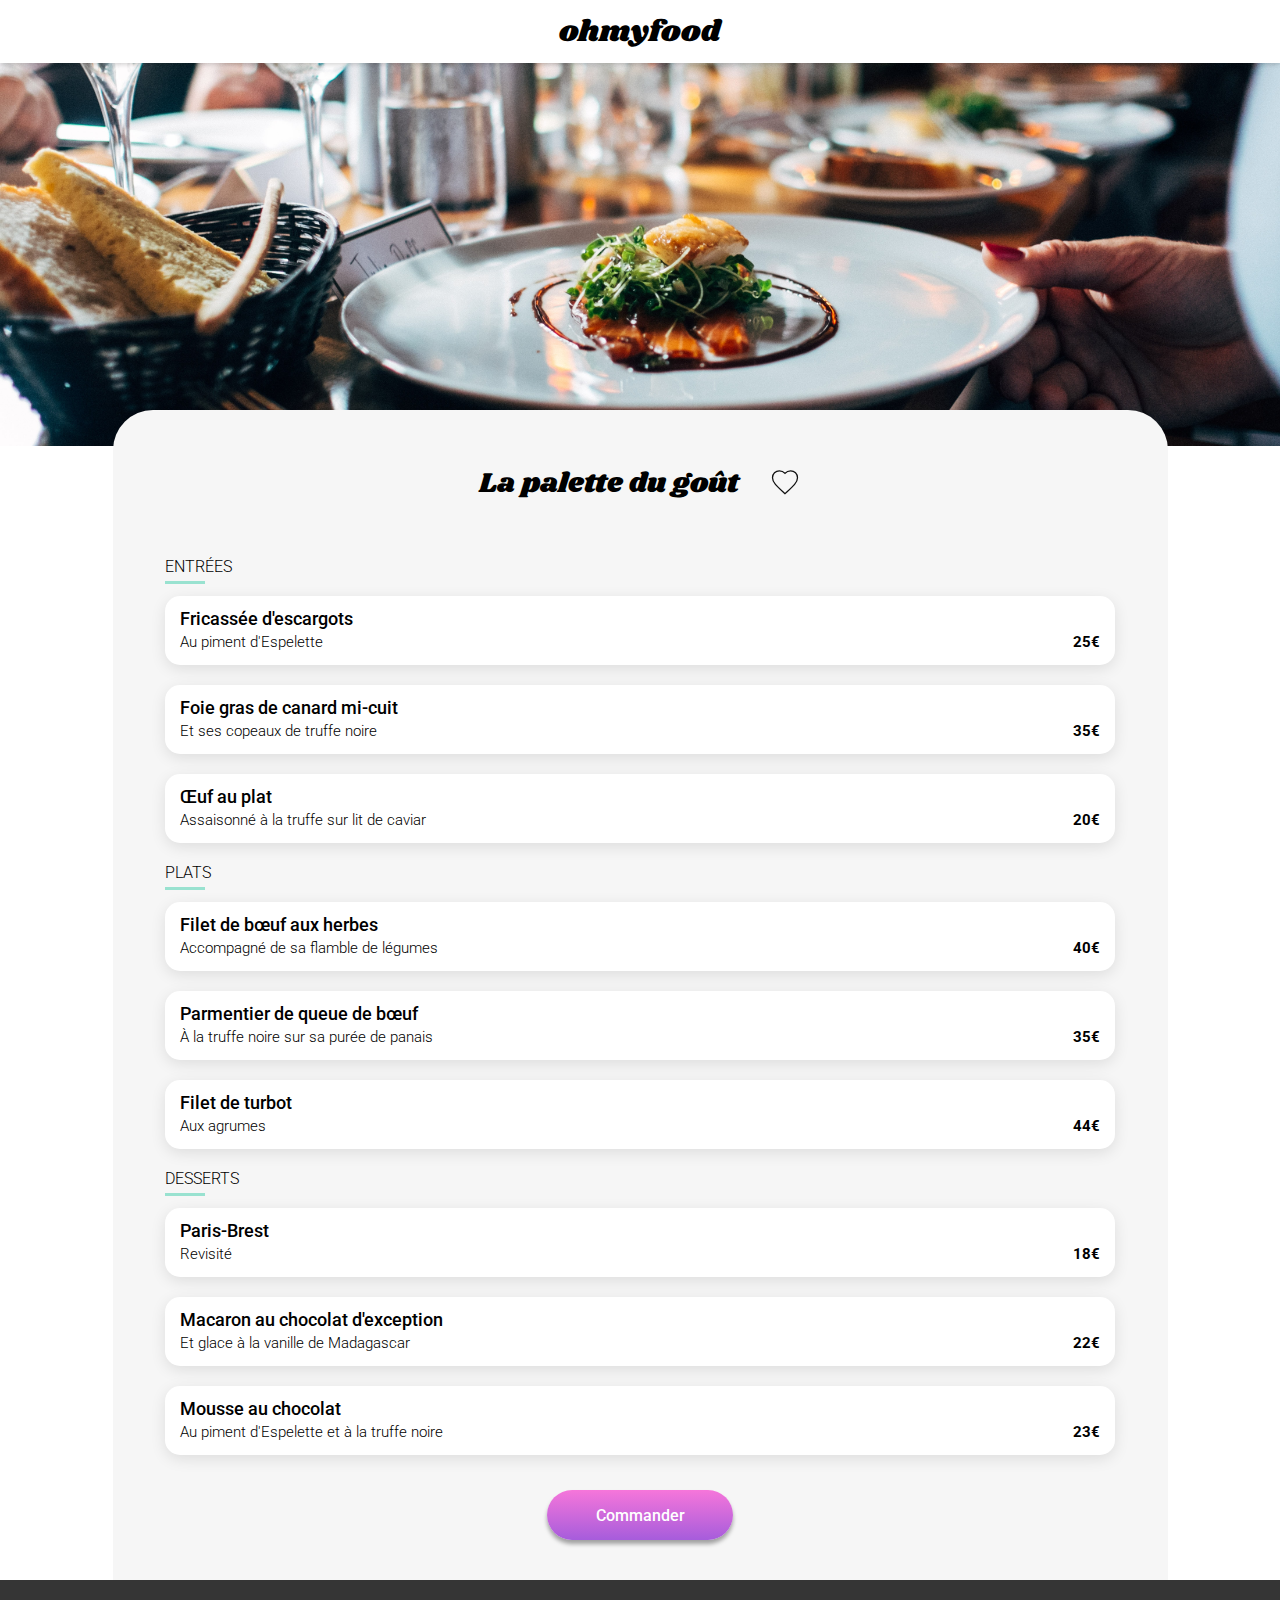
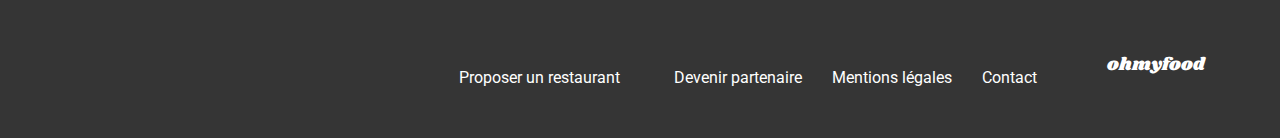
==== restaurants/la-palette-du-gout.html @ 6331237c "add responsive to menus" ====
<!DOCTYPE html>
<html lang="fr">

<head>
    <meta charset="UTF-8">
    <meta name="viewport" content="width=device-width, initial-scale=1.0">
    <title>Ohmyfood</title>
    <link rel="preconnect" href="https://fonts.googleapis.com">
    <link rel="preconnect" href="https://fonts.gstatic.com" crossorigin>
    <link href="https://fonts.googleapis.com/css2?family=Shrikhand:ital,wght@0,100;0,300;0,400;0,500;0,700;0,900;1,100;1,300;1,400;1,500;1,700;1,900&display=swap" rel="stylesheet">
    <link href="https://fonts.googleapis.com/css2?family=Roboto:ital,wght@0,100;0,300;0,400;0,500;0,700;0,900;1,100;1,300;1,400;1,500;1,700;1,900&display=swap" rel="stylesheet">
    <link rel="stylesheet" href="https://cdnjs.cloudflare.com/ajax/libs/font-awesome/6.2.1/css/all.min.css"
    integrity="sha512-MV7K8+y+gLIBoVD59lQIYicR65iaqukzvf/nwasF0nqhPay5w/9lJmVM2hMDcnK1OnMGCdVK+iQrJ7lzPJQd1w=="
    crossorigin="anonymous" referrerpolicy="no-referrer">
    <link rel="stylesheet" href="../assets/css/styles.css">    
</head>

<body>

    <header class="header">
        <a href="../index.html"><i class="fa-solid fa-arrow-left header__back-icon"></i></a>
        <div class="header__logo-container">
            <span class="header__logo-text">ohmyfood</span>
        </div>
    </header>

    <main class="main">

        <img class="restaurants__card__image--noradius menu-image" src="../assets/images/jay-wennington-N_Y88TWmGwA-unsplash.jpg" alt="Image de la table d'un restaurant avec des plats">

        <section class="menu">

            <div class="menu__headline">

                <h1 class="restaurant-name">La palette du goût</h1>

                <div class="checkbox-container">
                    <label class="heart-checkbox">
                        <input type="checkbox"/>
                        <svg class="heart-icon" viewBox="0 0 24 24" fill ="#gradient"xmlns="http://www.w3.org/2000/svg">
                            <defs>
                                <linearGradient id="gradient" x1="0%" y1="0%" x2="0%" y2="100%">
                                    <stop offset="-11.44%" stop-color="#9356DC" /> <!-- Couleur de début en haut -->
                                    <stop offset="123.93%" stop-color="#FF79DA" /> <!-- Couleur de fin en bas -->
                                  </linearGradient>
                            </defs>
                            <path d="M12 21.35l-1.45-1.32C5.4 15.36 2 12.28 2 8.5 2 5.42 4.42 3 7.5 3c1.74 0 3.41.81 4.5 2.09C13.09 3.81 14.76 3 16.5 3 19.58 3 22 5.42 22 8.5c0 3.78-3.4 6.86-8.55 11.54L12 21.35z"/>
                        </svg>
                    </label>    
                </div>
            </div>


            <div class="menu__items">

                <section class="menu__category">

                    <h2 class="menu__category-title">Entrées</h2>
                    <div class="menu__category-title__underline"></div>

                    <article class="menu__item">
                        <span class="menu__item__name">Fricassée d'escargots</span>
                        <div class="menu__item__details">
                            <span class="menu__item__description">Au piment d'Espelette</span>
                            <span class="menu__item__price">25€</span>
                        </div>
                    </article>

                    <article class="menu__item">
                        <span class="menu__item__name">Foie gras de canard mi-cuit</span>
                        <div class="menu__item__details">
                            <span class="menu__item__description">Et ses copeaux de truffe noire</span>
                            <span class="menu__item__price">35€</span>
                        </div>
                    </article>

                    <article class="menu__item">
                        <span class="menu__item__name">Œuf au plat</span>
                        <div class="menu__item__details">
                            <span class="menu__item__description">Assaisonné à la truffe sur lit de caviar</span>
                            <span class="menu__item__price">20€</span>
                        </div>
                    </article>

                </section>

                <section class="menu__category">

                    <h2 class="menu__category-title">Plats</h2>
                    <div class="menu__category-title__underline"></div>

                    <article class="menu__item">
                        <span class="menu__item__name">Filet de bœuf aux herbes</span>
                        <div class="menu__item__details">
                            <span class="menu__item__description">Accompagné de sa flamble de légumes</span>
                            <span class="menu__item__price">40€</span>
                        </div>
                    </article>

                    <article class="menu__item">
                        <span class="menu__item__name">Parmentier de queue de bœuf</span>
                        <div class="menu__item__details">
                            <span class="menu__item__description">À la truffe noire sur sa purée de panais</span>
                            <span class="menu__item__price">35€</span>
                        </div>
                    </article>

                    <article class="menu__item">
                        <span class="menu__item__name">Filet de turbot</span>
                        <div class="menu__item__details">
                            <span class="menu__item__description">Aux agrumes</span>
                            <span class="menu__item__price">44€</span>
                        </div>
                    </article>

                </section>

                <section class="menu__category">

                    <h2 class="menu__category-title">Desserts</h2>
                    <div class="menu__category-title__underline"></div>

                    <article class="menu__item">
                        <span class="menu__item__name">Paris-Brest</span>
                        <div class="menu__item__details">
                            <span class="menu__item__description">Revisité</span>
                            <span class="menu__item__price">18€</span>
                        </div>
                    </article>

                    <article class="menu__item">
                        <span class="menu__item__name">Macaron au chocolat d'exception</span>
                        <div class="menu__item__details">
                            <span class="menu__item__description">Et glace à la vanille de Madagascar</span>
                            <span class="menu__item__price">22€</span>
                        </div>
                    </article>

                    <article class="menu__item">
                        <span class="menu__item__name">Mousse au chocolat</span>
                        <div class="menu__item__details">
                            <span class="menu__item__description">Au piment d'Espelette et à la truffe noire</span>
                            <span class="menu__item__price">23€</span>
                        </div>
                    </article>

                </section>
            </div>

           <div class="menu__order">
                <a href="#">
                    <button class="button menu__order__button">Commander</button>
                </a>
           </div>

        </section>



    </main>

    <footer class="footer">

        <span class="footer__logo">ohmyfood</span>

        <ul class="footer__list">

            <li class="footer__item">
                <a href="#" class="footer__link">
                    <i class="footer__icon fa-solid fa-utensils"></i>
                    <span class="footer__text">Proposer un restaurant</span>
                </a>
            </li>

            <li class="footer__item">
                <a href="#" class="footer__link">
                    <i class="footer__icon fa-solid fa-handshake-angle"></i>
                    <span class="footer__text">Devenir partenaire</span>
                </a>
            </li>

            <li class="footer__item">
                <a href="#" class="footer__link">
                <span class="footer__text">Mentions légales</span>
                </a>

            </li>
            <li class="footer__item">
                <a href="#" class="footer__link">
                    <span class="footer__text">Contact</span>
                </a>
            </li>

        </ul>
        
    </footer>

</body>

</html>
---- assets/css/styles.css ----
@charset "UTF-8";
/****** Variables ***********/
:root {
  --main-first-color: #9356DC;
  --main-second-color: #FF79DA;
  --main-third-color: #99E2D0;
}

/****** heart checkbox ***********/
.heart-checkbox {
  display: inline-block;
  position: relative;
  width: 32px;
  height: 30px;
  cursor: pointer;
}

.heart-checkbox input[type=checkbox] {
  opacity: 0;
  position: absolute;
  top: 0;
  left: 0;
  width: 100%;
  height: 100%;
  cursor: pointer;
}

.heart-icon {
  width: 100%;
  height: 100%;
  fill: transparent;
  stroke: #101010;
}

/* Style pour le cœur coché */
.heart-checkbox input[type=checkbox]:checked + .heart-icon {
  fill: url(#gradient);
  stroke: none;
}

/****** General ***********/
body {
  box-sizing: border-box;
  margin: 0;
  min-width: 320px;
}

.main {
  font-family: "Roboto";
}

a {
  text-decoration: none;
  color: inherit;
}

/****** buttons ***********/
.button {
  background: linear-gradient(var(--main-second-color) -11.44%, var(--main-first-color) 123.93%);
  box-shadow: 0px 4px 4px 0px rgba(0, 0, 0, 0.3490196078);
  height: 50px;
  border-radius: 25px;
  border: none;
  font-family: "Roboto", sans-serif;
  font-weight: 500;
  font-style: normal;
  color: white;
  font-size: 16px;
  padding: 0 20px;
  margin: auto;
  transition: transform 0.5s ease-in-out, box-shadow 0.5s ease-in-out, background-color 0.5s ease-in-out, opacity 0.5s ease-in-out;
}
.button:hover {
  background-color: linear-gradient(193.33deg, var(--main-second-color) -11.44%, var(--main-first-color) 123.93%), linear-gradient(0deg, rgba(255, 255, 255, 0.15), rgba(255, 255, 255, 0.15));
  box-shadow: 0px 4px 15px 0px rgba(0, 0, 0, 0.3490196078);
  opacity: 0.9;
  transform: translateY(-2px);
}

/****** Loader ***********/
.loader-wrapper {
  position: fixed;
  top: 0;
  left: 0;
  width: 100%;
  height: 100%;
  background-color: white;
  display: flex;
  justify-content: center;
  align-items: center;
  z-index: 9999;
  animation: fadeOut 2.5s forwards;
}
.loader-wrapper .loader {
  border: 16px solid #f3f3f3;
  border-radius: 50%;
  border-top: 16px solid var(--main-first-color);
  width: 120px;
  height: 120px;
  animation: spin 2s linear infinite;
}

@keyframes spin {
  0% {
    transform: rotate(0deg);
  }
  100% {
    transform: rotate(360deg);
  }
}
@keyframes fadeOut {
  0% {
    opacity: 1;
    visibility: visible;
  }
  50% {
    opacity: 0.99;
    visibility: visible;
  }
  90% {
    opacity: 0.85;
    visibility: visible;
  }
  100% {
    opacity: 0;
    visibility: hidden;
  }
}
/****** Restaurants menu ***********/
.menu-image {
  max-height: 383px;
  object-fit: cover;
  width: 100%;
}

.menu {
  background-color: #F6F6F6;
  border-top-left-radius: 40px;
  border-top-right-radius: 40px;
  position: relative;
  top: -40px;
  justify-content: center;
  max-width: 1055px;
  margin-left: auto;
  margin-right: auto;
}
.menu__headline {
  display: flex;
  justify-content: space-between;
  padding: 0 20px 0 20px;
  align-items: center;
}
.menu__headline .restaurant-name {
  font-family: "Shrikhand", serif;
  font-size: 28px;
  font-weight: 400;
  margin-top: 23px;
  margin-bottom: 23px;
}
.menu__category-title {
  text-transform: uppercase;
  font-family: Roboto;
  font-size: 16px;
  font-weight: 300;
  padding-bottom: 5px;
  width: 90%;
  margin: auto;
}
.menu__category-title__underline {
  width: 40px;
  height: 3px;
  margin-left: 5%;
  background-color: var(--main-third-color);
  margin-bottom: 12px;
}
.menu__item {
  width: 90%;
  box-shadow: 0px 4px 15px 0px rgba(0, 0, 0, 0.1);
  border-radius: 15px;
  background-color: #FFFFFF;
  height: 69px;
  display: flex;
  margin: auto;
  margin-bottom: 20px;
  flex-direction: column;
  padding: 12px 15px 10px 15px;
  box-sizing: border-box;
}
.menu__item__name {
  font-size: 18px;
  font-weight: 500;
  line-height: 21.09px;
  text-align: left;
}
.menu__item__details {
  display: flex;
  justify-content: space-between;
  padding-top: 4px;
  font-size: 15px;
}
.menu__item__details .menu__item__description {
  font-weight: 300;
}
.menu__item__details .menu__item__price {
  font-weight: 700;
}
.menu__order {
  display: flex;
  justify-content: center;
}
.menu__order__button {
  width: 186px;
  margin-top: 15px;
  margin-bottom: 40px;
}

/****** Header ***********/
.header {
  height: 63px;
  position: relative;
  font-family: "Shrikhand", serif;
  font-size: 30px;
  font-weight: 400;
  z-index: 1;
  display: flex;
  align-items: center;
  box-shadow: 0px 2px 4px 0px rgba(0, 0, 0, 0.1490196078);
}
.header__logo-container {
  position: absolute;
  top: 50%;
  left: 50%;
  transform: translate(-50%, -50%);
}
.header__back-icon {
  padding-left: 23px;
  padding-bottom: 15px;
  font-size: 16px;
}

/****** Location ***********/
.location {
  display: flex;
  justify-content: center;
  align-items: center;
  background-color: #EAEAEA;
  box-shadow: 0px 4px 4px 0px rgba(0, 0, 0, 0.2509803922);
  height: 50px;
  gap: 17px;
  z-index: 2;
  margin-bottom: 7px;
}
.location__icon {
  color: inherit;
}
.location__text {
  color: inherit;
}

/****** Info ***********/
.info {
  background-color: #F6F6F6;
  margin-bottom: 30px;
  display: flex;
  flex-direction: column;
  align-items: center;
  padding: 0 25px 35px;
  text-align: center;
}
.info__group {
  display: flex;
  flex-direction: column;
  align-items: center;
}
.info__title {
  font-size: 24px;
  margin-top: 30px;
  line-height: 28px;
  font-weight: 700;
}
.info__description {
  margin-top: 0;
  font-size: inherit;
  font-weight: 300;
}
.info__link {
  text-decoration: none;
  margin-top: 15px;
  margin-bottom: 15px;
}

/****** Fonctionnement ***********/
.fonctionnement {
  display: flex;
  flex-direction: column;
}
.fonctionnement__title {
  margin-left: 25px;
  font-size: 24px;
  font-weight: 700;
  padding-bottom: 10px;
}
.fonctionnement__step {
  width: 84%;
  border-radius: 20px;
  height: 72px;
  display: flex;
  align-items: center;
  background-color: #F6F6F6;
  box-shadow: 0px 4px 15px 0px rgba(0, 0, 0, 0.15);
  position: relative;
  margin-bottom: 30px;
  margin-left: 8%;
  margin-right: 8%;
}
.fonctionnement__ellipse {
  width: 24px;
  height: 24px;
  border-radius: 50%;
  background-color: var(--main-first-color);
  color: white;
  position: absolute;
  left: -15px;
  display: flex;
  align-items: center;
  justify-content: center;
}
.fonctionnement__step-number {
  line-height: 24px;
  font-size: 14px;
}
.fonctionnement__icon {
  padding-left: 30px;
  padding-right: 15px;
  color: #7E7E7E;
}
.fonctionnement__text {
  font-size: 16px;
  font-weight: 500;
}

/****** Restaurants ***********/
.restaurants {
  display: flex;
  flex-direction: column;
  background-color: #F6F6F6;
  gap: 18px;
  padding-top: 50px;
  padding-bottom: 60px;
}
.restaurants__title {
  margin-left: 25px;
  font-size: 24px;
  font-weight: 700;
  margin-top: 0;
  margin-bottom: 0;
}
.restaurants__card {
  width: 90%;
  height: 251px;
  background-color: white;
  display: flex;
  flex-direction: column;
  margin: 0 auto 30px auto;
  border-radius: 25px;
}
.restaurants__card__image {
  width: 100%;
  height: 70%;
  object-fit: cover;
  border-top-left-radius: 25px;
  border-top-right-radius: 25px;
}
.restaurants__card__image--noradius {
  border-top-left-radius: 0;
  border-top-right-radius: 0;
}
.restaurants__card__content {
  display: flex;
  justify-content: space-between;
  align-items: center;
  padding-left: 15px;
  padding-right: 25px;
}
.restaurants__card__title {
  margin-top: 10px;
  margin-bottom: 0;
}
.restaurants__card__location {
  margin-top: 8px;
}

/****** Footer ***********/
.footer {
  background-color: #353535;
  color: white;
  padding: 22px 25px;
  margin-top: -40px;
}
.footer__logo {
  font-family: "Shrikhand", serif;
  font-size: 18px;
  font-weight: 400;
}
.footer__list {
  list-style-type: none;
  padding-left: 0;
  font-family: "Roboto";
  margin-bottom: 0;
}
.footer__list .footer__item {
  padding-bottom: 7px;
}
.footer__list .footer__item .footer__link {
  text-decoration: none;
  color: inherit;
  display: flex;
  align-items: center;
}
.footer__list .footer__item .footer__link .footer__icon {
  width: 14px;
  margin-right: 10px;
  font-size: 14px;
}
.footer__list .footer__item .footer__link .footer__text {
  color: inherit;
}

/****** Media queries ***********/
/* Medium devices (tablets, upper/equal than 768px) */
@media (min-width: 768px) {
  br {
    display: none;
  }
  .menu__headline {
    display: flex;
    justify-content: center;
    padding-top: 30px;
    padding-bottom: 30px;
  }
  .heart-checkbox {
    margin-left: 30px;
  }
}
/* Large devices (desktops, upper/equal than 1024px) */
@media (min-width: 1024px) {
  .section__title {
    width: 90%;
    max-width: 1300px;
    margin: 0px auto 20px auto;
  }
  footer {
    height: 114px;
    display: flex;
    flex-direction: row-reverse;
    justify-content: flex-start;
  }
  footer span.footer__logo {
    padding-top: 50px;
    padding-right: 50px;
    display: flex;
  }
  footer ul.footer__list {
    padding-top: 50px;
    padding-left: 20px;
    display: flex;
    flex-direction: row;
    margin-right: 40px;
  }
  footer li.footer__item {
    margin-right: 30px;
  }
  .fonctionnement__steps {
    display: flex;
    flex-direction: row;
    margin-left: 5%;
    margin-right: 5%;
    max-width: 1300px;
  }
  .fonctionnement__step {
    margin-left: 2%;
    margin-right: 2%;
  }
  .restaurants__title {
    margin-bottom: 30px;
  }
  .restaurants__cards {
    display: grid;
    grid-template-columns: repeat(2, 1fr);
    width: 90%;
    max-width: 1300px;
    margin: 0 auto;
  }
  .restaurants__card {
    margin-bottom: 40px;
    max-width: 700px;
  }
}
/* Extra Large devices (desktops, upper/equal than 1440px) */
@media (min-width: 1440px) {
  .fonctionnement__steps {
    width: 90%;
    margin: 0 auto;
  }
  .fonctionnement__step {
    min-width: 360px;
  }
}

/*# sourceMappingURL=styles.css.map */
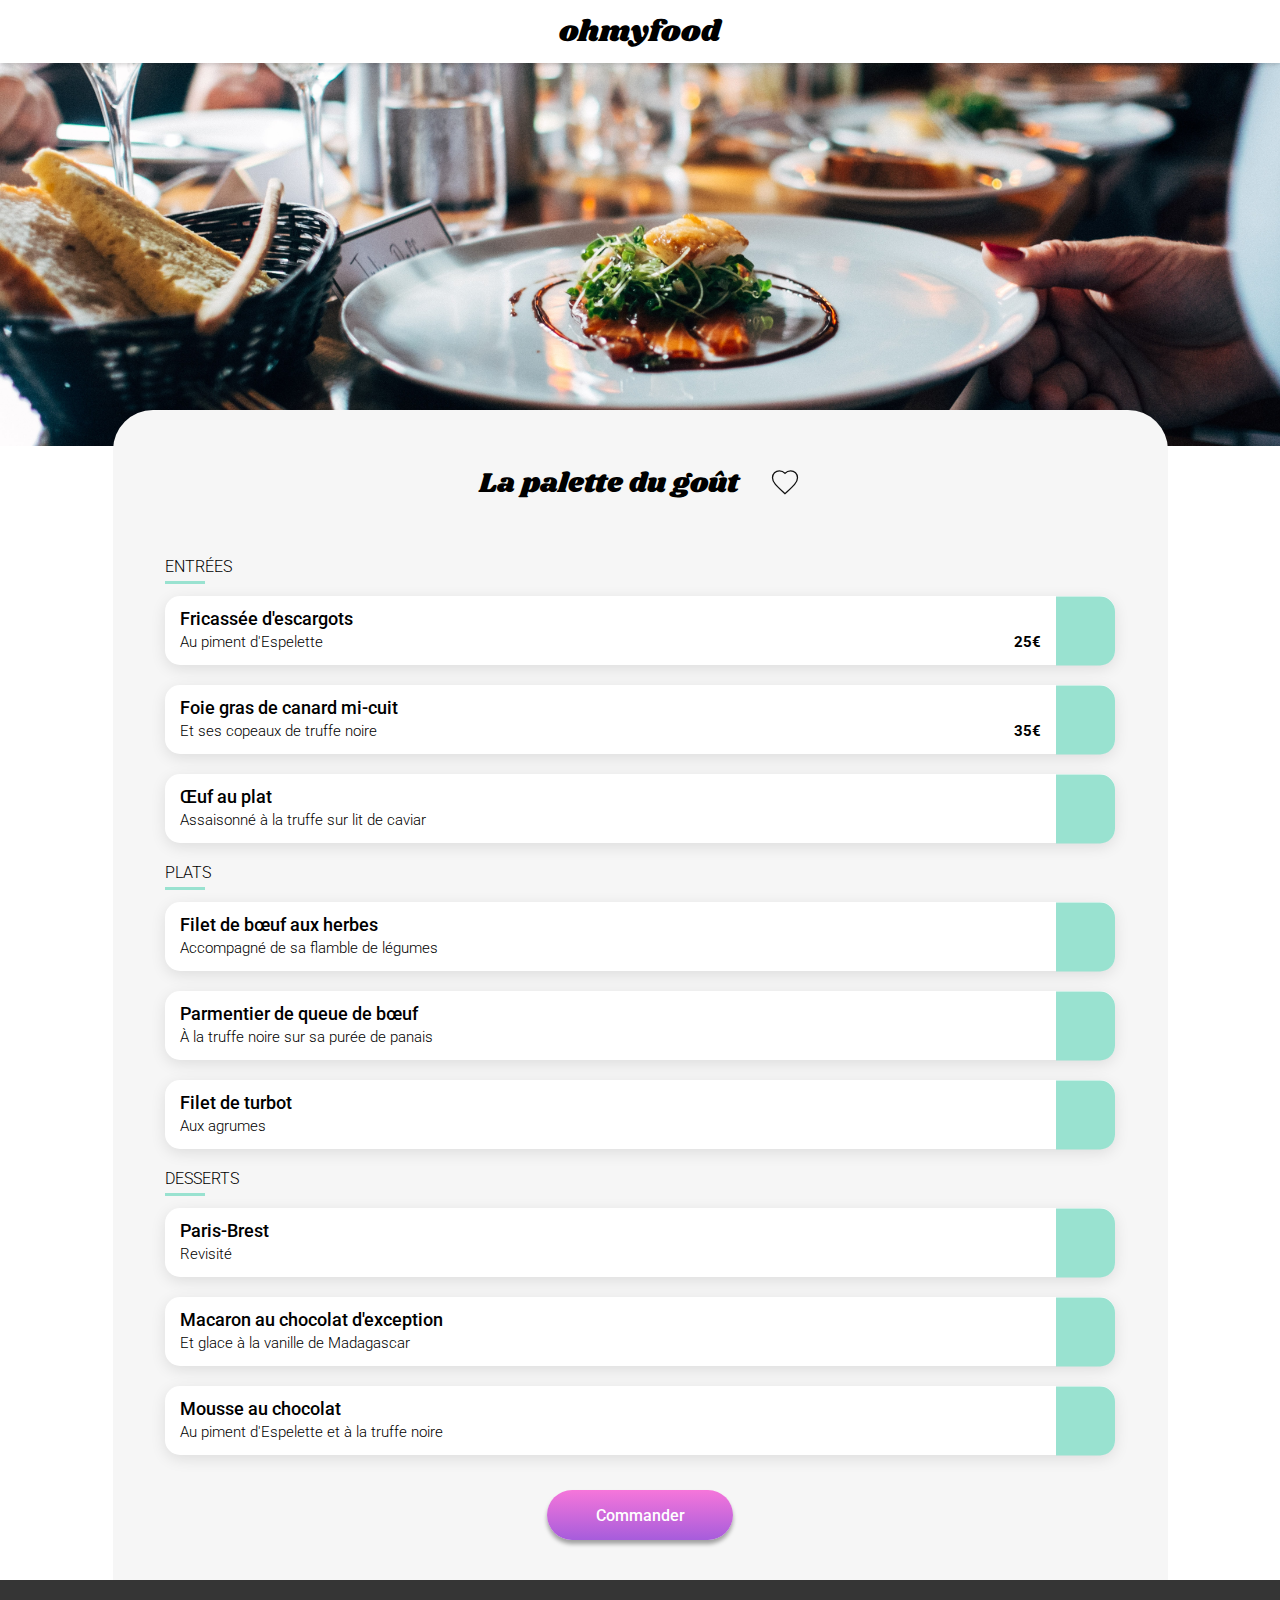
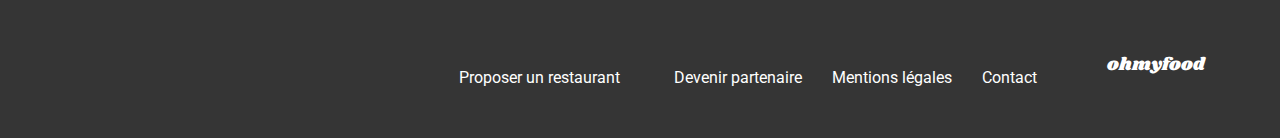
==== commit 185bb6ed: "add checkbox menu (in progress)" ====
--- a/restaurants/la-palette-du-gout.html
+++ b/restaurants/la-palette-du-gout.html
@@ -26,7 +26,7 @@
 
     <main class="main">
 
-        <img class="restaurants__card__image--noradius menu-image" src="../assets/images/jay-wennington-N_Y88TWmGwA-unsplash.jpg" alt="Image de la table d'un restaurant avec des plats">
+        <img class="menu-image" src="../assets/images/jay-wennington-N_Y88TWmGwA-unsplash.jpg" alt="Image de la table d'un restaurant avec des plats">
 
         <section class="menu">
 
@@ -37,16 +37,17 @@
                 <div class="checkbox-container">
                     <label class="heart-checkbox">
                         <input type="checkbox"/>
-                        <svg class="heart-icon" viewBox="0 0 24 24" fill ="#gradient"xmlns="http://www.w3.org/2000/svg">
+                        <svg class="heart-icon" viewBox="0 0 24 24" xmlns="http://www.w3.org/2000/svg">
                             <defs>
                                 <linearGradient id="gradient" x1="0%" y1="0%" x2="0%" y2="100%">
-                                    <stop offset="-11.44%" stop-color="#9356DC" /> <!-- Couleur de début en haut -->
-                                    <stop offset="123.93%" stop-color="#FF79DA" /> <!-- Couleur de fin en bas -->
-                                  </linearGradient>
+                                    <stop offset="0%" stop-color="#9356DC" /> <!-- Couleur de début en haut -->
+                                    <stop offset="100%" stop-color="#FF79DA" /> <!-- Couleur de fin en bas -->
+                                </linearGradient>
                             </defs>
-                            <path d="M12 21.35l-1.45-1.32C5.4 15.36 2 12.28 2 8.5 2 5.42 4.42 3 7.5 3c1.74 0 3.41.81 4.5 2.09C13.09 3.81 14.76 3 16.5 3 19.58 3 22 5.42 22 8.5c0 3.78-3.4 6.86-8.55 11.54L12 21.35z"/>
+                            <path class="outline" d="M12 21.35l-1.45-1.32C5.4 15.36 2 12.28 2 8.5 2 5.42 4.42 3 7.5 3c1.74 0 3.41.81 4.5 2.09C13.09 3.81 14.76 3 16.5 3 19.58 3 22 5.42 22 8.5c0 3.78-3.4 6.86-8.55 11.54L12 21.35z"/>
+                            <path class="gradient-fill" d="M12 21.35l-1.45-1.32C5.4 15.36 2 12.28 2 8.5 2 5.42 4.42 3 7.5 3c1.74 0 3.41.81 4.5 2.09C13.09 3.81 14.76 3 16.5 3 19.58 3 22 5.42 22 8.5c0 3.78-3.4 6.86-8.55 11.54L12 21.35z"/>
                         </svg>
-                    </label>    
+                    </label>
                 </div>
             </div>
 
@@ -58,29 +59,47 @@
                     <h2 class="menu__category-title">Entrées</h2>
                     <div class="menu__category-title__underline"></div>
 
-                    <article class="menu__item">
-                        <span class="menu__item__name">Fricassée d'escargots</span>
-                        <div class="menu__item__details">
-                            <span class="menu__item__description">Au piment d'Espelette</span>
-                            <span class="menu__item__price">25€</span>
-                        </div>
+                    <label class="menu__item__label">
+                        <article class="menu__item"> 
+                            <span class="menu__item__name">Fricassée d'escargots</span>
+                            <input type="checkbox" class="menu__item__checkbox" checked/>
+                            <div class="menu__item__details">
+                                <span class="menu__item__description">Au piment d'Espelette</span>
+                                <span class="menu__item__price">25€</span>
+                            </div>
+                            <div class="menu__item__selected">
+                                <i class="fa-solid fa-circle-check menu__item__selected__icon"></i>
+                            </div>
                     </article>
-
-                    <article class="menu__item">
-                        <span class="menu__item__name">Foie gras de canard mi-cuit</span>
-                        <div class="menu__item__details">
-                            <span class="menu__item__description">Et ses copeaux de truffe noire</span>
-                            <span class="menu__item__price">35€</span>
-                        </div>
-                    </article>
-
-                    <article class="menu__item">
-                        <span class="menu__item__name">Œuf au plat</span>
-                        <div class="menu__item__details">
-                            <span class="menu__item__description">Assaisonné à la truffe sur lit de caviar</span>
-                            <span class="menu__item__price">20€</span>
-                        </div>
-                    </article>
+                    </label>
+
+                    <label class="menu__item__label">
+                        <article class="menu__item">
+                            <span class="menu__item__name">Foie gras de canard mi-cuit</span>
+                            <input type="checkbox" class="menu__item__checkbox" checked/>
+                            <div class="menu__item__details">
+                                <span class="menu__item__description">Et ses copeaux de truffe noire</span>
+                                <span class="menu__item__price">35€</span>
+                            </div>     
+                            <div class="menu__item__selected">
+                                <i class="fa-solid fa-circle-check menu__item__selected__icon"></i>
+                            </div>
+                        </article>
+                    </label>
+
+                    <label class="menu__item__label">
+                        <article class="menu__item">
+                            <span class="menu__item__name">Œuf au plat</span>
+                            <div class="menu__item__details">
+                                <span class="menu__item__description">Assaisonné à la truffe sur lit de caviar</span>
+                                <span class="menu__item__price">20€</span>
+                            </div>
+                            <input type="checkbox" class="menu__item__checkbox" checked/>
+                            <div class="menu__item__selected">
+                                <i class="fa-solid fa-circle-check menu__item__selected__icon"></i>
+                            </div>
+                        </article>
+                    </label>
 
                 </section>
 
@@ -89,29 +108,48 @@
                     <h2 class="menu__category-title">Plats</h2>
                     <div class="menu__category-title__underline"></div>
 
-                    <article class="menu__item">
-                        <span class="menu__item__name">Filet de bœuf aux herbes</span>
-                        <div class="menu__item__details">
-                            <span class="menu__item__description">Accompagné de sa flamble de légumes</span>
-                            <span class="menu__item__price">40€</span>
-                        </div>
-                    </article>
-
-                    <article class="menu__item">
-                        <span class="menu__item__name">Parmentier de queue de bœuf</span>
-                        <div class="menu__item__details">
-                            <span class="menu__item__description">À la truffe noire sur sa purée de panais</span>
-                            <span class="menu__item__price">35€</span>
-                        </div>
-                    </article>
-
-                    <article class="menu__item">
-                        <span class="menu__item__name">Filet de turbot</span>
-                        <div class="menu__item__details">
-                            <span class="menu__item__description">Aux agrumes</span>
-                            <span class="menu__item__price">44€</span>
-                        </div>
-                    </article>
+                    <label class="menu__item__label">
+                        <article class="menu__item">
+                            <span class="menu__item__name">Filet de bœuf aux herbes</span>
+                            <div class="menu__item__details">
+                                <span class="menu__item__description">Accompagné de sa flamble de légumes</span>
+                                <span class="menu__item__price">40€</span>
+                            </div>
+                            <input type="checkbox" class="menu__item__checkbox" checked/>
+                            <div class="menu__item__selected">
+                                <i class="fa-solid fa-circle-check menu__item__selected__icon"></i>
+                            </div>
+                        </article>
+                    </label>
+
+                    <label class="menu__item__label">
+                        <article class="menu__item">
+                            <span class="menu__item__name">Parmentier de queue de bœuf</span>
+                            <div class="menu__item__details">
+                                <span class="menu__item__description">À la truffe noire sur sa purée de panais</span>
+                                <span class="menu__item__price">35€</span>
+                            </div>
+                            <input type="checkbox" class="menu__item__checkbox" checked/>
+                            <div class="menu__item__selected">
+                                <i class="fa-solid fa-circle-check menu__item__selected__icon"></i>
+                            </div>
+                        </article>
+                    </label>
+
+                    <label class="menu__item__label">
+                        <article class="menu__item">
+                            <span class="menu__item__name">Filet de turbot</span>
+                            <div class="menu__item__details">
+                                <span class="menu__item__description">Aux agrumes</span>
+                                <span class="menu__item__price">44€</span>
+                            </div>
+                            <input type="checkbox" class="menu__item__checkbox" checked/>
+                            <div class="menu__item__selected">
+                                <i class="fa-solid fa-circle-check menu__item__selected__icon"></i>
+                            </div>
+                        </article>
+                    </label>
+
 
                 </section>
 
@@ -120,29 +158,47 @@
                     <h2 class="menu__category-title">Desserts</h2>
                     <div class="menu__category-title__underline"></div>
 
-                    <article class="menu__item">
-                        <span class="menu__item__name">Paris-Brest</span>
-                        <div class="menu__item__details">
-                            <span class="menu__item__description">Revisité</span>
-                            <span class="menu__item__price">18€</span>
-                        </div>
-                    </article>
-
-                    <article class="menu__item">
-                        <span class="menu__item__name">Macaron au chocolat d'exception</span>
-                        <div class="menu__item__details">
-                            <span class="menu__item__description">Et glace à la vanille de Madagascar</span>
-                            <span class="menu__item__price">22€</span>
-                        </div>
-                    </article>
-
-                    <article class="menu__item">
-                        <span class="menu__item__name">Mousse au chocolat</span>
-                        <div class="menu__item__details">
-                            <span class="menu__item__description">Au piment d'Espelette et à la truffe noire</span>
-                            <span class="menu__item__price">23€</span>
-                        </div>
-                    </article>
+                    <label class="menu__item__label">
+                        <article class="menu__item">
+                            <span class="menu__item__name">Paris-Brest</span>
+                            <div class="menu__item__details">
+                                <span class="menu__item__description">Revisité</span>
+                                <span class="menu__item__price">18€</span>
+                            </div>
+                            <input type="checkbox" class="menu__item__checkbox" checked/>
+                            <div class="menu__item__selected">
+                                <i class="fa-solid fa-circle-check menu__item__selected__icon"></i>
+                            </div>
+                        </article>
+                    </label>
+
+                    <label class="menu__item__label">
+                        <article class="menu__item">
+                            <span class="menu__item__name">Macaron au chocolat d'exception</span>
+                            <div class="menu__item__details">
+                                <span class="menu__item__description">Et glace à la vanille de Madagascar</span>
+                                <span class="menu__item__price">22€</span>
+                            </div>
+                            <input type="checkbox" class="menu__item__checkbox" checked/>
+                            <div class="menu__item__selected">
+                                <i class="fa-solid fa-circle-check menu__item__selected__icon"></i>
+                            </div>
+                        </article>
+                    </label>
+
+                    <label class="menu__item__label">
+                        <article class="menu__item">
+                            <span class="menu__item__name">Mousse au chocolat</span>
+                            <div class="menu__item__details">
+                                <span class="menu__item__description">Au piment d'Espelette et à la truffe noire</span>
+                                <span class="menu__item__price">23€</span>
+                            </div>
+                            <input type="checkbox" class="menu__item__checkbox" checked/>
+                            <div class="menu__item__selected">
+                                <i class="fa-solid fa-circle-check menu__item__selected__icon"></i>
+                            </div>
+                        </article>
+                    </label>
 
                 </section>
             </div>
--- a/assets/css/styles.css
+++ b/assets/css/styles.css
@@ -1,9 +1,25 @@
-@charset "UTF-8";
 /****** Variables ***********/
 :root {
   --main-first-color: #9356DC;
   --main-second-color: #FF79DA;
   --main-third-color: #99E2D0;
+  --main-font-family: "Roboto";
+}
+
+/****** General ***********/
+body {
+  box-sizing: border-box;
+  margin: 0;
+  min-width: 320px;
+}
+
+.main {
+  font-family: "Roboto";
+}
+
+a {
+  text-decoration: none;
+  color: inherit;
 }
 
 /****** heart checkbox ***********/
@@ -14,7 +30,20 @@
   height: 30px;
   cursor: pointer;
 }
-
+.heart-checkbox .heart-icon {
+  width: 100%;
+  height: 100%;
+}
+.heart-checkbox .heart-icon .gradient-fill {
+  fill: url(#gradient);
+  clip-path: polygon(0 100%, 100% 100%, 100% 100%, 0 100%);
+  transition: clip-path 1s ease-in-out;
+  stroke: none;
+}
+.heart-checkbox .heart-icon .outline {
+  fill: transparent;
+  stroke: #101010;
+}
 .heart-checkbox input[type=checkbox] {
   opacity: 0;
   position: absolute;
@@ -24,34 +53,11 @@
   height: 100%;
   cursor: pointer;
 }
-
-.heart-icon {
-  width: 100%;
-  height: 100%;
-  fill: transparent;
-  stroke: #101010;
-}
-
-/* Style pour le cœur coché */
-.heart-checkbox input[type=checkbox]:checked + .heart-icon {
-  fill: url(#gradient);
+.heart-checkbox input[type=checkbox]:checked + .heart-icon .gradient-fill {
+  clip-path: polygon(0 0, 100% 0, 100% 100%, 0 100%);
+}
+.heart-checkbox input[type=checkbox]:checked + .heart-icon .outline {
   stroke: none;
-}
-
-/****** General ***********/
-body {
-  box-sizing: border-box;
-  margin: 0;
-  min-width: 320px;
-}
-
-.main {
-  font-family: "Roboto";
-}
-
-a {
-  text-decoration: none;
-  color: inherit;
 }
 
 /****** buttons ***********/
@@ -128,9 +134,22 @@
 }
 /****** Restaurants menu ***********/
 .menu-image {
-  max-height: 383px;
+  max-height: 250px;
   object-fit: cover;
   width: 100%;
+}
+
+label .menu__item__checkbox:checked ~ .menu__item__selected {
+  width: 59px;
+}
+
+label .menu__item__checkbox:checked ~ .menu__item__selected .menu__item__selected__icon {
+  opacity: 1;
+  transition-delay: 1s;
+}
+
+label .menu__item__checkbox:checked ~ .menu__item__details {
+  padding-right: 59px;
 }
 
 .menu {
@@ -159,7 +178,7 @@
 }
 .menu__category-title {
   text-transform: uppercase;
-  font-family: Roboto;
+  font-family: var(--main-font-family);
   font-size: 16px;
   font-weight: 300;
   padding-bottom: 5px;
@@ -185,6 +204,15 @@
   flex-direction: column;
   padding: 12px 15px 10px 15px;
   box-sizing: border-box;
+  position: relative;
+}
+.menu__item__checkbox {
+  display: none;
+}
+.menu__item__label {
+  cursor: pointer;
+  width: 100%;
+  height: 69px;
 }
 .menu__item__name {
   font-size: 18px;
@@ -192,17 +220,41 @@
   line-height: 21.09px;
   text-align: left;
 }
+.menu__item__selected {
+  position: absolute;
+  display: flex;
+  justify-content: center;
+  align-items: center;
+  border-top-right-radius: 15px;
+  border-bottom-right-radius: 15px;
+  right: 0px;
+  top: 50%;
+  transform: translateY(-50%);
+  width: 0px;
+  height: 100%;
+  background-color: var(--main-third-color);
+  transition: width 1s ease-in-out 0.2s;
+}
+.menu__item__selected__icon {
+  color: white;
+  font-size: 18px;
+  opacity: 0;
+  transition: opacity 0.2s ease-in-out;
+}
 .menu__item__details {
   display: flex;
   justify-content: space-between;
   padding-top: 4px;
   font-size: 15px;
+  padding-right: 0;
+  transition: padding-right 1s ease-in-out 0.2s; /* Transition sur padding-right */
 }
 .menu__item__details .menu__item__description {
   font-weight: 300;
 }
 .menu__item__details .menu__item__price {
   font-weight: 700;
+  transition: padding-right 0.3s ease-in-out;
 }
 .menu__order {
   display: flex;
@@ -363,6 +415,24 @@
   flex-direction: column;
   margin: 0 auto 30px auto;
   border-radius: 25px;
+  position: relative;
+}
+.restaurants__card .new-label {
+  width: 80px;
+  height: 29px;
+  background-color: var(--main-third-color);
+  position: absolute;
+  top: 15px;
+  right: 15px;
+  text-align: center;
+  border-radius: 2px;
+}
+.restaurants__card .new-label__text {
+  color: #008766;
+  font-family: var(--main-font-family);
+  font-size: 14px;
+  font-weight: 500;
+  line-height: 29px;
 }
 .restaurants__card__image {
   width: 100%;
@@ -371,10 +441,6 @@
   border-top-left-radius: 25px;
   border-top-right-radius: 25px;
 }
-.restaurants__card__image--noradius {
-  border-top-left-radius: 0;
-  border-top-right-radius: 0;
-}
 .restaurants__card__content {
   display: flex;
   justify-content: space-between;
@@ -432,6 +498,9 @@
   br {
     display: none;
   }
+  .menu-image {
+    max-height: 300px;
+  }
   .menu__headline {
     display: flex;
     justify-content: center;
@@ -444,6 +513,9 @@
 }
 /* Large devices (desktops, upper/equal than 1024px) */
 @media (min-width: 1024px) {
+  .menu-image {
+    max-height: 383px;
+  }
   .section__title {
     width: 90%;
     max-width: 1300px;
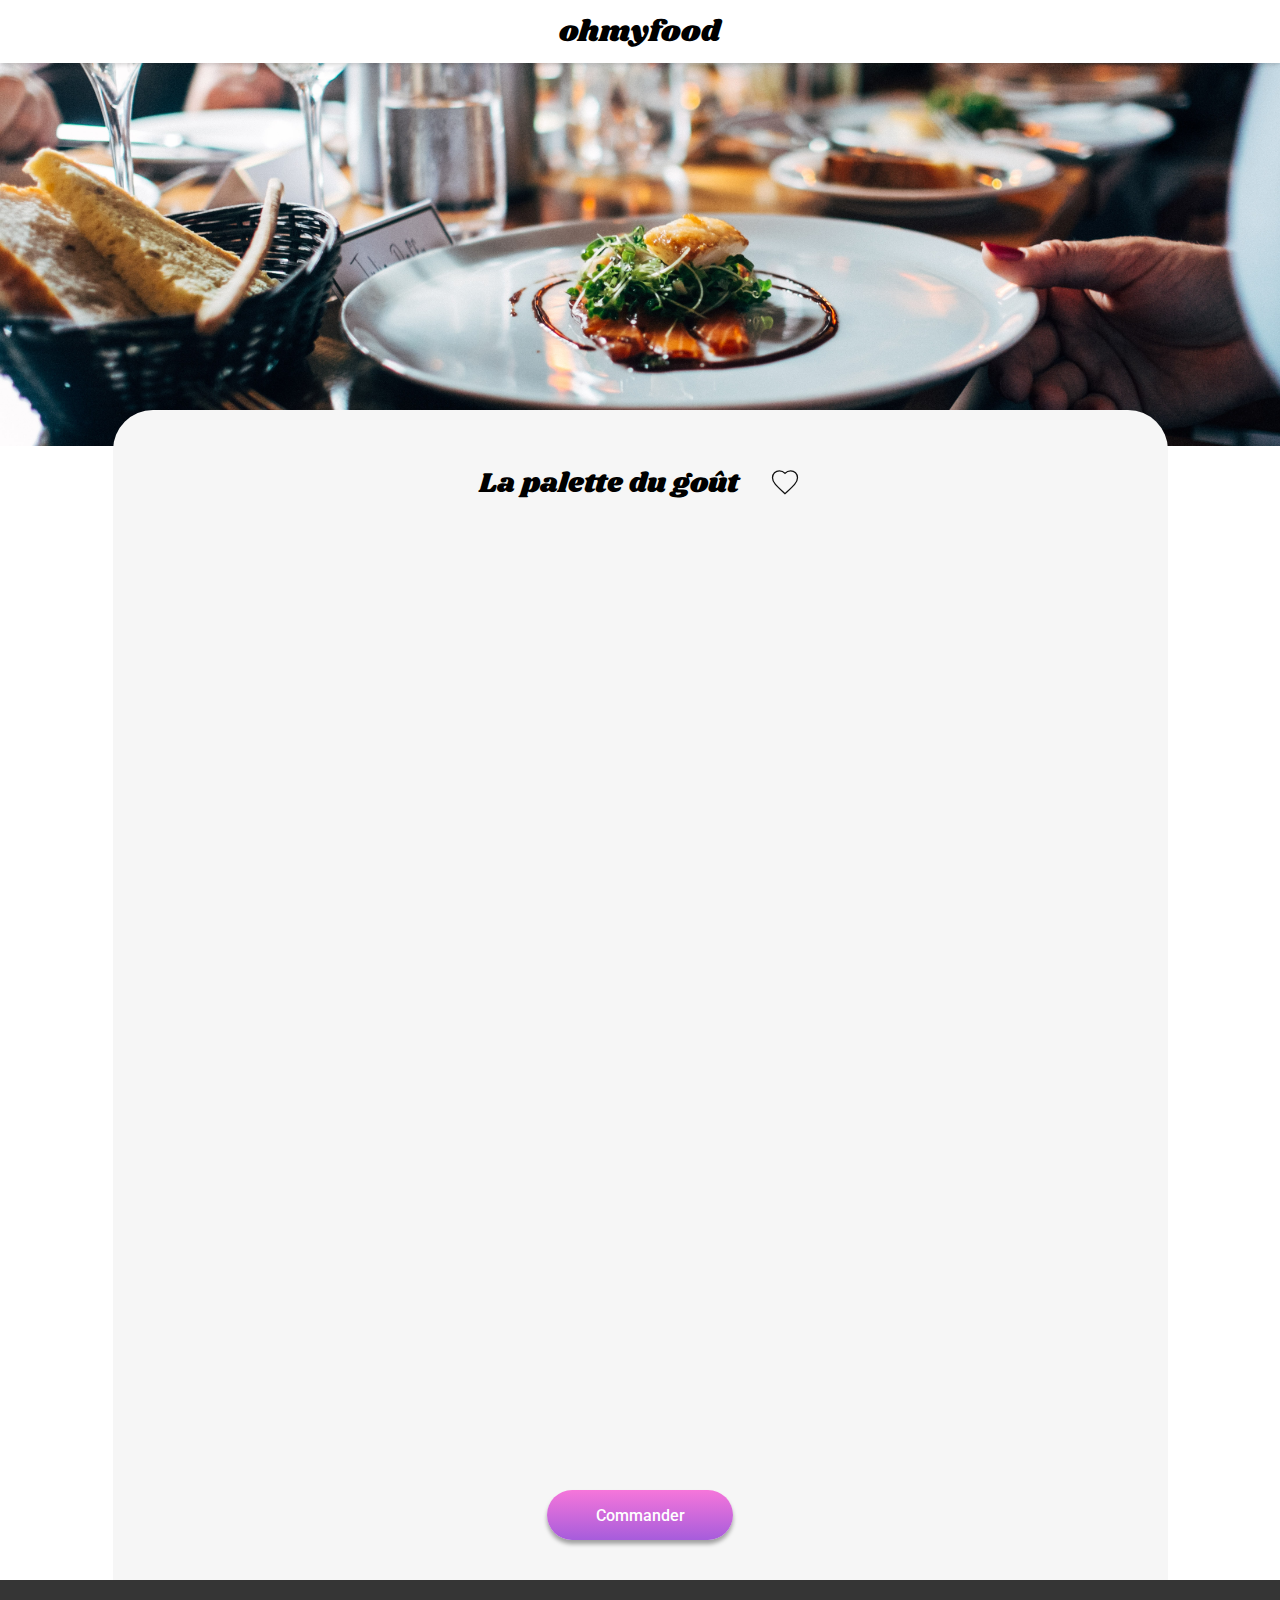
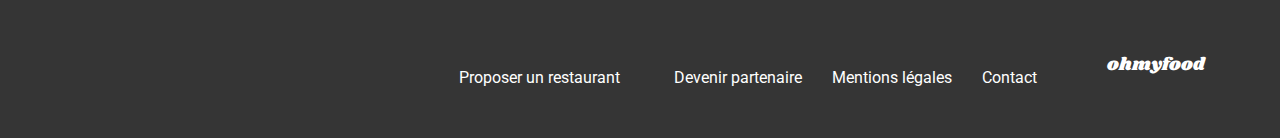
==== commit 29e2ec09: "add animations delay to menu" ====
--- a/restaurants/la-palette-du-gout.html
+++ b/restaurants/la-palette-du-gout.html
@@ -54,7 +54,7 @@
 
             <div class="menu__items">
 
-                <section class="menu__category">
+                <section class="menu__category" id="entrees">
 
                     <h2 class="menu__category-title">Entrées</h2>
                     <div class="menu__category-title__underline"></div>
@@ -62,7 +62,7 @@
                     <label class="menu__item__label">
                         <article class="menu__item"> 
                             <span class="menu__item__name">Fricassée d'escargots</span>
-                            <input type="checkbox" class="menu__item__checkbox" checked/>
+                            <input type="checkbox" class="menu__item__checkbox"/>
                             <div class="menu__item__details">
                                 <span class="menu__item__description">Au piment d'Espelette</span>
                                 <span class="menu__item__price">25€</span>
@@ -76,7 +76,7 @@
                     <label class="menu__item__label">
                         <article class="menu__item">
                             <span class="menu__item__name">Foie gras de canard mi-cuit</span>
-                            <input type="checkbox" class="menu__item__checkbox" checked/>
+                            <input type="checkbox" class="menu__item__checkbox"/>
                             <div class="menu__item__details">
                                 <span class="menu__item__description">Et ses copeaux de truffe noire</span>
                                 <span class="menu__item__price">35€</span>
@@ -90,11 +90,11 @@
                     <label class="menu__item__label">
                         <article class="menu__item">
                             <span class="menu__item__name">Œuf au plat</span>
+                            <input type="checkbox" class="menu__item__checkbox"/>
                             <div class="menu__item__details">
                                 <span class="menu__item__description">Assaisonné à la truffe sur lit de caviar</span>
                                 <span class="menu__item__price">20€</span>
                             </div>
-                            <input type="checkbox" class="menu__item__checkbox" checked/>
                             <div class="menu__item__selected">
                                 <i class="fa-solid fa-circle-check menu__item__selected__icon"></i>
                             </div>
@@ -103,7 +103,7 @@
 
                 </section>
 
-                <section class="menu__category">
+                <section class="menu__category" id="plats">
 
                     <h2 class="menu__category-title">Plats</h2>
                     <div class="menu__category-title__underline"></div>
@@ -111,11 +111,11 @@
                     <label class="menu__item__label">
                         <article class="menu__item">
                             <span class="menu__item__name">Filet de bœuf aux herbes</span>
+                            <input type="checkbox" class="menu__item__checkbox"/>
                             <div class="menu__item__details">
                                 <span class="menu__item__description">Accompagné de sa flamble de légumes</span>
                                 <span class="menu__item__price">40€</span>
                             </div>
-                            <input type="checkbox" class="menu__item__checkbox" checked/>
                             <div class="menu__item__selected">
                                 <i class="fa-solid fa-circle-check menu__item__selected__icon"></i>
                             </div>
@@ -125,11 +125,11 @@
                     <label class="menu__item__label">
                         <article class="menu__item">
                             <span class="menu__item__name">Parmentier de queue de bœuf</span>
+                            <input type="checkbox" class="menu__item__checkbox"/>
                             <div class="menu__item__details">
                                 <span class="menu__item__description">À la truffe noire sur sa purée de panais</span>
                                 <span class="menu__item__price">35€</span>
-                            </div>
-                            <input type="checkbox" class="menu__item__checkbox" checked/>
+                            </div>                       
                             <div class="menu__item__selected">
                                 <i class="fa-solid fa-circle-check menu__item__selected__icon"></i>
                             </div>
@@ -139,11 +139,11 @@
                     <label class="menu__item__label">
                         <article class="menu__item">
                             <span class="menu__item__name">Filet de turbot</span>
+                            <input type="checkbox" class="menu__item__checkbox"/>
                             <div class="menu__item__details">
                                 <span class="menu__item__description">Aux agrumes</span>
                                 <span class="menu__item__price">44€</span>
                             </div>
-                            <input type="checkbox" class="menu__item__checkbox" checked/>
                             <div class="menu__item__selected">
                                 <i class="fa-solid fa-circle-check menu__item__selected__icon"></i>
                             </div>
@@ -153,7 +153,7 @@
 
                 </section>
 
-                <section class="menu__category">
+                <section class="menu__category" id="desserts">
 
                     <h2 class="menu__category-title">Desserts</h2>
                     <div class="menu__category-title__underline"></div>
@@ -161,11 +161,11 @@
                     <label class="menu__item__label">
                         <article class="menu__item">
                             <span class="menu__item__name">Paris-Brest</span>
+                            <input type="checkbox" class="menu__item__checkbox"/>
                             <div class="menu__item__details">
                                 <span class="menu__item__description">Revisité</span>
                                 <span class="menu__item__price">18€</span>
                             </div>
-                            <input type="checkbox" class="menu__item__checkbox" checked/>
                             <div class="menu__item__selected">
                                 <i class="fa-solid fa-circle-check menu__item__selected__icon"></i>
                             </div>
@@ -175,11 +175,11 @@
                     <label class="menu__item__label">
                         <article class="menu__item">
                             <span class="menu__item__name">Macaron au chocolat d'exception</span>
+                            <input type="checkbox" class="menu__item__checkbox"/>
                             <div class="menu__item__details">
                                 <span class="menu__item__description">Et glace à la vanille de Madagascar</span>
                                 <span class="menu__item__price">22€</span>
                             </div>
-                            <input type="checkbox" class="menu__item__checkbox" checked/>
                             <div class="menu__item__selected">
                                 <i class="fa-solid fa-circle-check menu__item__selected__icon"></i>
                             </div>
@@ -189,11 +189,11 @@
                     <label class="menu__item__label">
                         <article class="menu__item">
                             <span class="menu__item__name">Mousse au chocolat</span>
+                            <input type="checkbox" class="menu__item__checkbox"/>
                             <div class="menu__item__details">
                                 <span class="menu__item__description">Au piment d'Espelette et à la truffe noire</span>
                                 <span class="menu__item__price">23€</span>
                             </div>
-                            <input type="checkbox" class="menu__item__checkbox" checked/>
                             <div class="menu__item__selected">
                                 <i class="fa-solid fa-circle-check menu__item__selected__icon"></i>
                             </div>
--- a/assets/css/styles.css
+++ b/assets/css/styles.css
@@ -162,6 +162,60 @@
   max-width: 1055px;
   margin-left: auto;
   margin-right: auto;
+  /****** Animations items delay ***********/
+}
+.menu #entrees {
+  opacity: 0;
+  animation: fadeIn 1s forwards 0.5s;
+}
+.menu #entrees .menu__item__label:nth-of-type(1) {
+  animation-delay: 1s;
+}
+.menu #entrees .menu__item__label:nth-of-type(2) {
+  animation-delay: 1.5s;
+}
+.menu #entrees .menu__item__label:nth-of-type(3) {
+  animation-delay: 2s;
+}
+.menu #plats {
+  opacity: 0;
+  animation: fadeIn 1s forwards 2.5s;
+}
+.menu #plats .menu__item__label:nth-of-type(1) {
+  animation-delay: 3s;
+}
+.menu #plats .menu__item__label:nth-of-type(2) {
+  animation-delay: 3.5s;
+}
+.menu #plats .menu__item__label:nth-of-type(3) {
+  animation-delay: 4s;
+}
+.menu #desserts {
+  opacity: 0;
+  animation: fadeIn 1s forwards 4.5s;
+}
+.menu #desserts .menu__item__label:nth-of-type(1) {
+  animation-delay: 5s;
+}
+.menu #desserts .menu__item__label:nth-of-type(2) {
+  animation-delay: 5.5s;
+}
+.menu #desserts .menu__item__label:nth-of-type(3) {
+  animation-delay: 6s;
+}
+@keyframes fadeIn {
+  from {
+    opacity: 0;
+    transform: translateY(100px);
+  }
+  to {
+    opacity: 1;
+    transform: translateY(0);
+  }
+}
+.menu .menu__item__label {
+  opacity: 0;
+  animation: fadeIn 1s forwards;
 }
 .menu__headline {
   display: flex;
@@ -219,6 +273,10 @@
   font-weight: 500;
   line-height: 21.09px;
   text-align: left;
+  max-width: 75%;
+  white-space: nowrap;
+  overflow: hidden;
+  text-overflow: ellipsis;
 }
 .menu__item__selected {
   position: absolute;
@@ -247,10 +305,14 @@
   padding-top: 4px;
   font-size: 15px;
   padding-right: 0;
-  transition: padding-right 1s ease-in-out 0.2s; /* Transition sur padding-right */
+  transition: padding-right 1s ease-in-out 0.2s;
 }
 .menu__item__details .menu__item__description {
   font-weight: 300;
+  max-width: 80%;
+  white-space: nowrap;
+  overflow: hidden;
+  text-overflow: ellipsis;
 }
 .menu__item__details .menu__item__price {
   font-weight: 700;
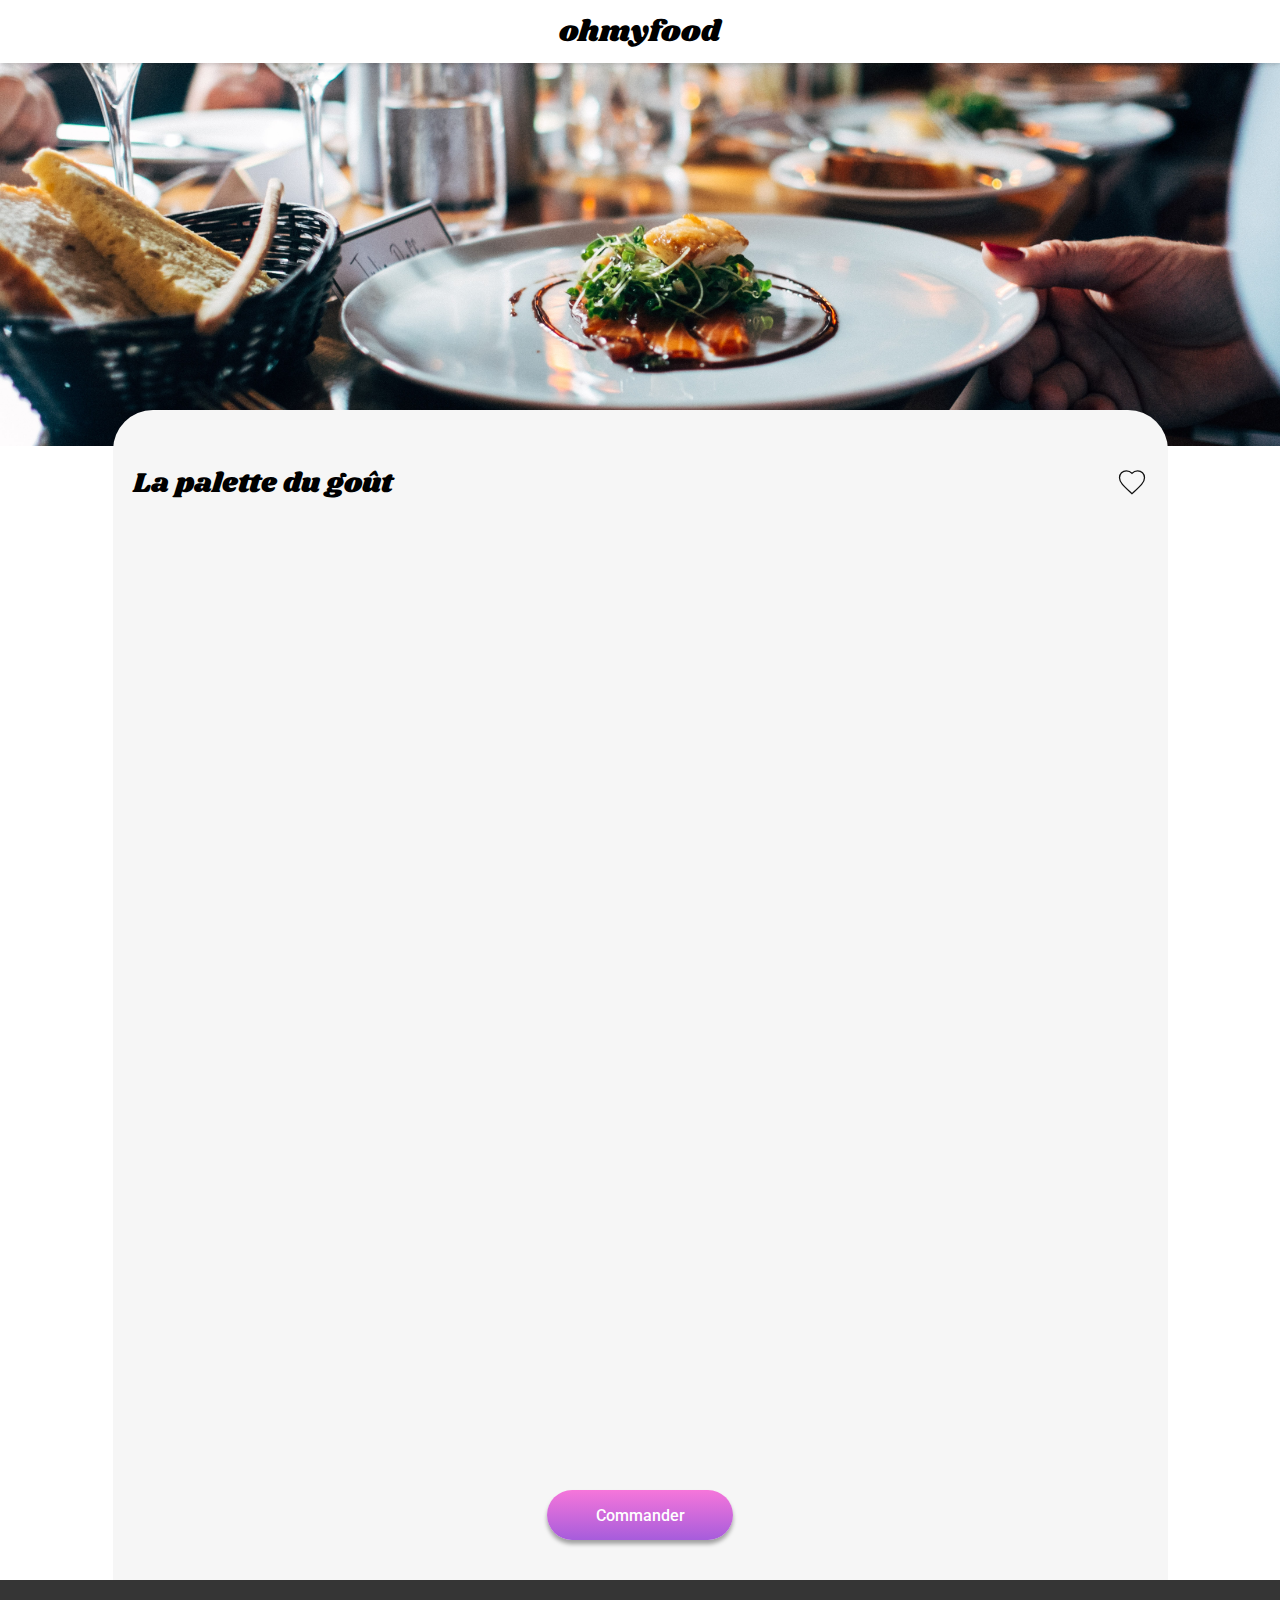
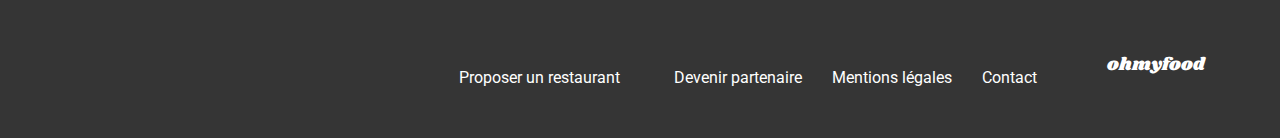
==== commit ab7933f9: "fix html errors in index file" ====
--- a/restaurants/la-palette-du-gout.html
+++ b/restaurants/la-palette-du-gout.html
@@ -36,7 +36,7 @@
 
                 <div class="checkbox-container">
                     <label class="heart-checkbox">
-                        <input type="checkbox"/>
+                        <input type="checkbox">
                         <svg class="heart-icon" viewBox="0 0 24 24" xmlns="http://www.w3.org/2000/svg">
                             <defs>
                                 <linearGradient id="gradient" x1="0%" y1="0%" x2="0%" y2="100%">
@@ -60,45 +60,45 @@
                     <div class="menu__category-title__underline"></div>
 
                     <label class="menu__item__label">
-                        <article class="menu__item"> 
+                        <span class="menu__item">
+                            <input type="checkbox" class="menu__item__checkbox">
                             <span class="menu__item__name">Fricassée d'escargots</span>
-                            <input type="checkbox" class="menu__item__checkbox"/>
-                            <div class="menu__item__details">
+                            <span class="menu__item__details">
                                 <span class="menu__item__description">Au piment d'Espelette</span>
                                 <span class="menu__item__price">25€</span>
-                            </div>
-                            <div class="menu__item__selected">
-                                <i class="fa-solid fa-circle-check menu__item__selected__icon"></i>
-                            </div>
-                    </article>
-                    </label>
-
-                    <label class="menu__item__label">
-                        <article class="menu__item">
+                            </span>     
+                            <span class="menu__item__selected">
+                                <i class="fa-solid fa-circle-check menu__item__selected__icon"></i>
+                            </span>
+                        </span>
+                    </label>               
+
+                    <label class="menu__item__label">
+                        <span class="menu__item">
+                            <input type="checkbox" class="menu__item__checkbox">
                             <span class="menu__item__name">Foie gras de canard mi-cuit</span>
-                            <input type="checkbox" class="menu__item__checkbox"/>
-                            <div class="menu__item__details">
+                            <span class="menu__item__details">
                                 <span class="menu__item__description">Et ses copeaux de truffe noire</span>
                                 <span class="menu__item__price">35€</span>
-                            </div>     
-                            <div class="menu__item__selected">
-                                <i class="fa-solid fa-circle-check menu__item__selected__icon"></i>
-                            </div>
-                        </article>
-                    </label>
-
-                    <label class="menu__item__label">
-                        <article class="menu__item">
+                            </span>     
+                            <span class="menu__item__selected">
+                                <i class="fa-solid fa-circle-check menu__item__selected__icon"></i>
+                            </span>
+                        </span>
+                    </label>
+
+                    <label class="menu__item__label">
+                        <span class="menu__item">
+                            <input type="checkbox" class="menu__item__checkbox">
                             <span class="menu__item__name">Œuf au plat</span>
-                            <input type="checkbox" class="menu__item__checkbox"/>
-                            <div class="menu__item__details">
+                            <span class="menu__item__details">
                                 <span class="menu__item__description">Assaisonné à la truffe sur lit de caviar</span>
                                 <span class="menu__item__price">20€</span>
-                            </div>
-                            <div class="menu__item__selected">
-                                <i class="fa-solid fa-circle-check menu__item__selected__icon"></i>
-                            </div>
-                        </article>
+                            </span>
+                            <span class="menu__item__selected">
+                                <i class="fa-solid fa-circle-check menu__item__selected__icon"></i>
+                            </span>
+                        </span>
                     </label>
 
                 </section>
@@ -109,45 +109,45 @@
                     <div class="menu__category-title__underline"></div>
 
                     <label class="menu__item__label">
-                        <article class="menu__item">
+                        <span class="menu__item">
+                            <input type="checkbox" class="menu__item__checkbox">
                             <span class="menu__item__name">Filet de bœuf aux herbes</span>
-                            <input type="checkbox" class="menu__item__checkbox"/>
-                            <div class="menu__item__details">
+                            <span class="menu__item__details">
                                 <span class="menu__item__description">Accompagné de sa flamble de légumes</span>
                                 <span class="menu__item__price">40€</span>
-                            </div>
-                            <div class="menu__item__selected">
-                                <i class="fa-solid fa-circle-check menu__item__selected__icon"></i>
-                            </div>
-                        </article>
-                    </label>
-
-                    <label class="menu__item__label">
-                        <article class="menu__item">
+                            </span>
+                            <span class="menu__item__selected">
+                                <i class="fa-solid fa-circle-check menu__item__selected__icon"></i>
+                            </span>
+                        </span>
+                    </label>
+
+                    <label class="menu__item__label">
+                        <span class="menu__item">
+                            <input type="checkbox" class="menu__item__checkbox">
                             <span class="menu__item__name">Parmentier de queue de bœuf</span>
-                            <input type="checkbox" class="menu__item__checkbox"/>
-                            <div class="menu__item__details">
+                            <span class="menu__item__details">
                                 <span class="menu__item__description">À la truffe noire sur sa purée de panais</span>
                                 <span class="menu__item__price">35€</span>
-                            </div>                       
-                            <div class="menu__item__selected">
-                                <i class="fa-solid fa-circle-check menu__item__selected__icon"></i>
-                            </div>
-                        </article>
-                    </label>
-
-                    <label class="menu__item__label">
-                        <article class="menu__item">
+                            </span>                       
+                            <span class="menu__item__selected">
+                                <i class="fa-solid fa-circle-check menu__item__selected__icon"></i>
+                            </span>
+                        </span>
+                    </label>
+
+                    <label class="menu__item__label">
+                        <span class="menu__item">
+                            <input type="checkbox" class="menu__item__checkbox">
                             <span class="menu__item__name">Filet de turbot</span>
-                            <input type="checkbox" class="menu__item__checkbox"/>
-                            <div class="menu__item__details">
+                            <span class="menu__item__details">
                                 <span class="menu__item__description">Aux agrumes</span>
                                 <span class="menu__item__price">44€</span>
-                            </div>
-                            <div class="menu__item__selected">
-                                <i class="fa-solid fa-circle-check menu__item__selected__icon"></i>
-                            </div>
-                        </article>
+                            </span>
+                            <span class="menu__item__selected">
+                                <i class="fa-solid fa-circle-check menu__item__selected__icon"></i>
+                            </span>
+                        </span>
                     </label>
 
 
@@ -159,59 +159,55 @@
                     <div class="menu__category-title__underline"></div>
 
                     <label class="menu__item__label">
-                        <article class="menu__item">
+                        <span class="menu__item">
+                            <input type="checkbox" class="menu__item__checkbox">
                             <span class="menu__item__name">Paris-Brest</span>
-                            <input type="checkbox" class="menu__item__checkbox"/>
-                            <div class="menu__item__details">
+                            <span class="menu__item__details">
                                 <span class="menu__item__description">Revisité</span>
                                 <span class="menu__item__price">18€</span>
-                            </div>
-                            <div class="menu__item__selected">
-                                <i class="fa-solid fa-circle-check menu__item__selected__icon"></i>
-                            </div>
-                        </article>
-                    </label>
-
-                    <label class="menu__item__label">
-                        <article class="menu__item">
+                            </span>
+                            <span class="menu__item__selected">
+                                <i class="fa-solid fa-circle-check menu__item__selected__icon"></i>
+                            </span>
+                        </span>
+                    </label>
+
+                    <label class="menu__item__label">
+                        <span class="menu__item">
+                            <input type="checkbox" class="menu__item__checkbox">
                             <span class="menu__item__name">Macaron au chocolat d'exception</span>
-                            <input type="checkbox" class="menu__item__checkbox"/>
-                            <div class="menu__item__details">
+                            <span class="menu__item__details">
                                 <span class="menu__item__description">Et glace à la vanille de Madagascar</span>
                                 <span class="menu__item__price">22€</span>
-                            </div>
-                            <div class="menu__item__selected">
-                                <i class="fa-solid fa-circle-check menu__item__selected__icon"></i>
-                            </div>
-                        </article>
-                    </label>
-
-                    <label class="menu__item__label">
-                        <article class="menu__item">
+                            </span>
+                            <span class="menu__item__selected">
+                                <i class="fa-solid fa-circle-check menu__item__selected__icon"></i>
+                            </span>
+                        </span>
+                    </label>
+
+                    <label class="menu__item__label">
+                        <span class="menu__item">
+                            <input type="checkbox" class="menu__item__checkbox">
                             <span class="menu__item__name">Mousse au chocolat</span>
-                            <input type="checkbox" class="menu__item__checkbox"/>
-                            <div class="menu__item__details">
+                            <span class="menu__item__details">
                                 <span class="menu__item__description">Au piment d'Espelette et à la truffe noire</span>
                                 <span class="menu__item__price">23€</span>
-                            </div>
-                            <div class="menu__item__selected">
-                                <i class="fa-solid fa-circle-check menu__item__selected__icon"></i>
-                            </div>
-                        </article>
+                            </span>
+                            <span class="menu__item__selected">
+                                <i class="fa-solid fa-circle-check menu__item__selected__icon"></i>
+                            </span>
+                        </span>
                     </label>
 
                 </section>
             </div>
 
-           <div class="menu__order">
-                <a href="#">
-                    <button class="button menu__order__button">Commander</button>
-                </a>
+           <div class="menu__order">    
+                <button class="button menu__order__button">Commander</button>
            </div>
 
         </section>
-
-
 
     </main>
 
@@ -242,7 +238,7 @@
 
             </li>
             <li class="footer__item">
-                <a href="#" class="footer__link">
+                <a href="mailto:contact@ohmyfood.fr" target="_blank" class="footer__link">
                     <span class="footer__text">Contact</span>
                 </a>
             </li>
--- a/assets/css/styles.css
+++ b/assets/css/styles.css
@@ -23,28 +23,31 @@
 }
 
 /****** heart checkbox ***********/
-.heart-checkbox {
+.checkbox-container {
+  margin-left: auto;
+}
+.checkbox-container .heart-checkbox {
   display: inline-block;
   position: relative;
   width: 32px;
   height: 30px;
   cursor: pointer;
 }
-.heart-checkbox .heart-icon {
+.checkbox-container .heart-checkbox .heart-icon {
   width: 100%;
   height: 100%;
 }
-.heart-checkbox .heart-icon .gradient-fill {
+.checkbox-container .heart-checkbox .heart-icon .gradient-fill {
   fill: url(#gradient);
   clip-path: polygon(0 100%, 100% 100%, 100% 100%, 0 100%);
   transition: clip-path 1s ease-in-out;
   stroke: none;
 }
-.heart-checkbox .heart-icon .outline {
+.checkbox-container .heart-checkbox .heart-icon .outline {
   fill: transparent;
   stroke: #101010;
 }
-.heart-checkbox input[type=checkbox] {
+.checkbox-container .heart-checkbox input[type=checkbox] {
   opacity: 0;
   position: absolute;
   top: 0;
@@ -53,10 +56,10 @@
   height: 100%;
   cursor: pointer;
 }
-.heart-checkbox input[type=checkbox]:checked + .heart-icon .gradient-fill {
+.checkbox-container .heart-checkbox input[type=checkbox]:checked + .heart-icon .gradient-fill {
   clip-path: polygon(0 0, 100% 0, 100% 100%, 0 100%);
 }
-.heart-checkbox input[type=checkbox]:checked + .heart-icon .outline {
+.checkbox-container .heart-checkbox input[type=checkbox]:checked + .heart-icon .outline {
   stroke: none;
 }
 
@@ -139,19 +142,6 @@
   width: 100%;
 }
 
-label .menu__item__checkbox:checked ~ .menu__item__selected {
-  width: 59px;
-}
-
-label .menu__item__checkbox:checked ~ .menu__item__selected .menu__item__selected__icon {
-  opacity: 1;
-  transition-delay: 1s;
-}
-
-label .menu__item__checkbox:checked ~ .menu__item__details {
-  padding-right: 59px;
-}
-
 .menu {
   background-color: #F6F6F6;
   border-top-left-radius: 40px;
@@ -259,24 +249,36 @@
   padding: 12px 15px 10px 15px;
   box-sizing: border-box;
   position: relative;
+  cursor: pointer;
 }
 .menu__item__checkbox {
   display: none;
-}
-.menu__item__label {
+  position: absolute;
   cursor: pointer;
-  width: 100%;
-  height: 69px;
+}
+.menu__item__checkbox:checked ~ .menu__item__selected {
+  width: 59px;
+}
+.menu__item__checkbox:checked ~ .menu__item__selected .menu__item__selected__icon {
+  opacity: 1;
+  transition-delay: 1s;
+}
+.menu__item__checkbox:checked ~ .menu__item__details {
+  padding-right: 59px;
+}
+.menu__item__checkbox:checked ~ .menu__item__name {
+  max-width: 80%;
 }
 .menu__item__name {
   font-size: 18px;
   font-weight: 500;
   line-height: 21.09px;
   text-align: left;
-  max-width: 75%;
+  max-width: 100%;
   white-space: nowrap;
   overflow: hidden;
   text-overflow: ellipsis;
+  transition: max-width 1s ease-in-out 0.2s;
 }
 .menu__item__selected {
   position: absolute;
@@ -401,6 +403,8 @@
   text-decoration: none;
   margin-top: 15px;
   margin-bottom: 15px;
+  display: flex;
+  align-items: center;
 }
 
 /****** Fonctionnement ***********/
@@ -473,7 +477,6 @@
   width: 90%;
   height: 251px;
   background-color: white;
-  display: flex;
   flex-direction: column;
   margin: 0 auto 30px auto;
   border-radius: 25px;
@@ -510,6 +513,9 @@
   padding-left: 15px;
   padding-right: 25px;
 }
+.restaurants__card__content__link {
+  width: 90%;
+}
 .restaurants__card__title {
   margin-top: 10px;
   margin-bottom: 0;
